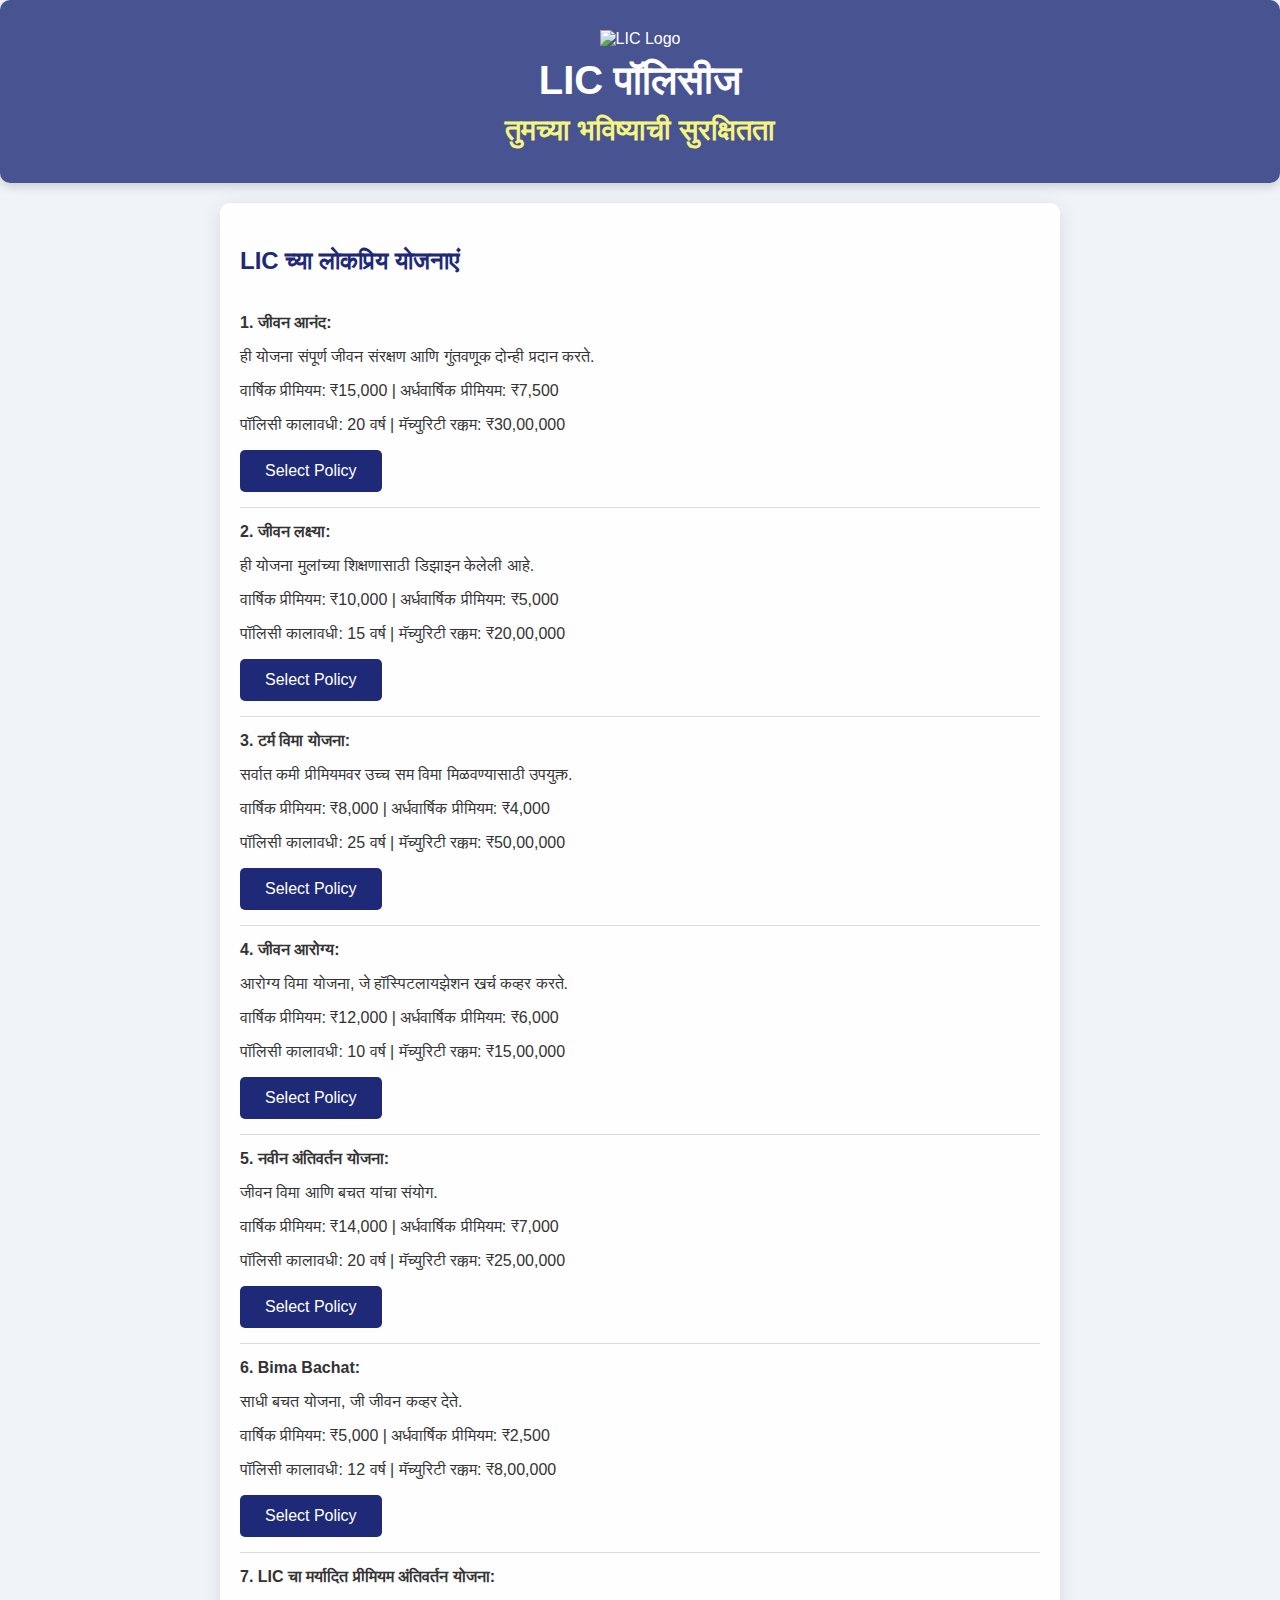
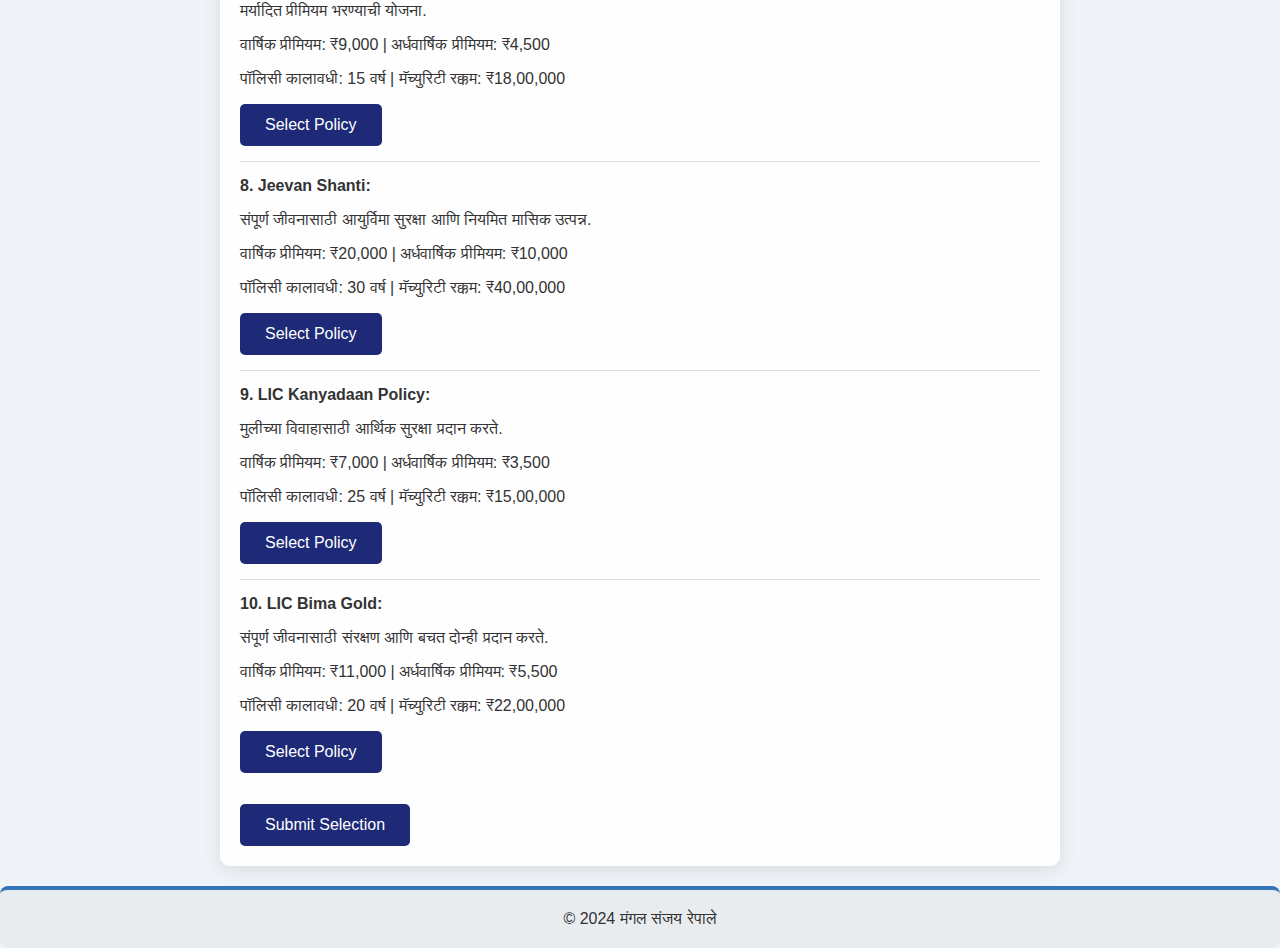
==== index.html @ 6d7b7f6e "Add files via upload" ====
<!DOCTYPE html>
<html lang="mr">
<head>
    <meta charset="UTF-8">
    <meta name="viewport" content="width=device-width, initial-scale=1.0">
    <title>LIC पॉलिसीज</title>
    <link rel="stylesheet" href="style.css">
</head>
<body>
    <header>
        <div class="logo">
            <img src="image/lic-logo.png.jpeg" alt="LIC Logo" class="lic-logo"> 
        </div>
        <h1>LIC पॉलिसीज</h1>
        <h2>तुमच्या भविष्याची सुरक्षितता</h2>
    </header>
   
    <section id="policies">
        <h3>LIC च्या लोकप्रिय योजनाएं</h3>
        <form id="policyForm" action="send-email.php" method="POST">
            <ul>
                <li>
                    <strong>1. जीवन आनंद:</strong>
                    <p>ही योजना संपूर्ण जीवन संरक्षण आणि गुंतवणूक दोन्ही प्रदान करते.</p>
                    <p>वार्षिक प्रीमियम: ₹15,000 | अर्धवार्षिक प्रीमियम: ₹7,500</p>
                    <p>पॉलिसी कालावधी: 20 वर्ष | मॅच्युरिटी रक्कम: ₹30,00,000</p>
                    <button type="button" onclick="selectPolicy('जीवन आनंद', this)">Select Policy</button>
                </li>
                <li>
                    <strong>2. जीवन लक्ष्या:</strong>
                    <p>ही योजना मुलांच्या शिक्षणासाठी डिझाइन केलेली आहे.</p>
                    <p>वार्षिक प्रीमियम: ₹10,000 | अर्धवार्षिक प्रीमियम: ₹5,000</p>
                    <p>पॉलिसी कालावधी: 15 वर्ष | मॅच्युरिटी रक्कम: ₹20,00,000</p>
                    <button type="button" onclick="selectPolicy('जीवन लक्ष्या', this)">Select Policy</button>
                </li>
                <li>
                    <strong>3. टर्म विमा योजना:</strong>
                    <p>सर्वात कमी प्रीमियमवर उच्च सम विमा मिळवण्यासाठी उपयुक्त.</p>
                    <p>वार्षिक प्रीमियम: ₹8,000 | अर्धवार्षिक प्रीमियम: ₹4,000</p>
                    <p>पॉलिसी कालावधी: 25 वर्ष | मॅच्युरिटी रक्कम: ₹50,00,000</p>
                    <button type="button" onclick="selectPolicy('टर्म विमा योजना', this)">Select Policy</button>
                </li>
                <li>
                    <strong>4. जीवन आरोग्य:</strong>
                    <p>आरोग्य विमा योजना, जे हॉस्पिटलायझेशन खर्च कव्हर करते.</p>
                    <p>वार्षिक प्रीमियम: ₹12,000 | अर्धवार्षिक प्रीमियम: ₹6,000</p>
                    <p>पॉलिसी कालावधी: 10 वर्ष | मॅच्युरिटी रक्कम: ₹15,00,000</p>
                    <button type="button" onclick="selectPolicy('जीवन आरोग्य', this)">Select Policy</button>
                </li>
                <li>
                    <strong>5. नवीन अंतिवर्तन योजना:</strong>
                    <p>जीवन विमा आणि बचत यांचा संयोग.</p>
                    <p>वार्षिक प्रीमियम: ₹14,000 | अर्धवार्षिक प्रीमियम: ₹7,000</p>
                    <p>पॉलिसी कालावधी: 20 वर्ष | मॅच्युरिटी रक्कम: ₹25,00,000</p>
                    <button type="button" onclick="selectPolicy('नवीन अंतिवर्तन योजना', this)">Select Policy</button>
                </li>
                <li>
                    <strong>6. Bima Bachat:</strong>
                    <p>साधी बचत योजना, जी जीवन कव्हर देते.</p>
                    <p>वार्षिक प्रीमियम: ₹5,000 | अर्धवार्षिक प्रीमियम: ₹2,500</p>
                    <p>पॉलिसी कालावधी: 12 वर्ष | मॅच्युरिटी रक्कम: ₹8,00,000</p>
                    <button type="button" onclick="selectPolicy('Bima Bachat', this)">Select Policy</button>
                </li>
                <li>
                    <strong>7. LIC चा मर्यादित प्रीमियम अंतिवर्तन योजना:</strong>
                    <p>मर्यादित प्रीमियम भरण्याची योजना.</p>
                    <p>वार्षिक प्रीमियम: ₹9,000 | अर्धवार्षिक प्रीमियम: ₹4,500</p>
                    <p>पॉलिसी कालावधी: 15 वर्ष | मॅच्युरिटी रक्कम: ₹18,00,000</p>
                    <button type="button" onclick="selectPolicy('LIC चा मर्यादित प्रीमियम अंतिवर्तन योजना', this)">Select Policy</button>
                </li>
                <li>
                    <strong>8. Jeevan Shanti:</strong>
                    <p>संपूर्ण जीवनासाठी आयुर्विमा सुरक्षा आणि नियमित मासिक उत्पन्न.</p>
                    <p>वार्षिक प्रीमियम: ₹20,000 | अर्धवार्षिक प्रीमियम: ₹10,000</p>
                    <p>पॉलिसी कालावधी: 30 वर्ष | मॅच्युरिटी रक्कम: ₹40,00,000</p>
                    <button type="button" onclick="selectPolicy('Jeevan Shanti', this)">Select Policy</button>
                </li>
                <li>
                    <strong>9. LIC Kanyadaan Policy:</strong>
                    <p>मुलीच्या विवाहासाठी आर्थिक सुरक्षा प्रदान करते.</p>
                    <p>वार्षिक प्रीमियम: ₹7,000 | अर्धवार्षिक प्रीमियम: ₹3,500</p>
                    <p>पॉलिसी कालावधी: 25 वर्ष | मॅच्युरिटी रक्कम: ₹15,00,000</p>
                    <button type="button" onclick="selectPolicy('LIC Kanyadaan Policy', this)">Select Policy</button>
                </li>
                <li>
                    <strong>10. LIC Bima Gold:</strong>
                    <p>संपूर्ण जीवनासाठी संरक्षण आणि बचत दोन्ही प्रदान करते.</p>
                    <p>वार्षिक प्रीमियम: ₹11,000 | अर्धवार्षिक प्रीमियम: ₹5,500</p>
                    <p>पॉलिसी कालावधी: 20 वर्ष | मॅच्युरिटी रक्कम: ₹22,00,000</p>
                    <button type="button" onclick="selectPolicy('LIC Bima Gold', this)">Select Policy</button>
                </li>
            </ul>
            <input type="hidden" id="selectedPolicy" name="selectedPolicy" value="">
            <button type="submit">Submit Selection</button>
        </form>
    </section>
    
    <footer>
        <p>&copy; 2024 मंगल संजय रेपाले</p>
    </footer>

    <script>
        function selectPolicy(policyName, button) {
            // Update the button text and disable it
            button.innerText = 'Selected';
            button.disabled = true;

            // Set the selected policy name in the hidden input
            document.getElementById('selectedPolicy').value = policyName;

            // Optionally alert the user
            alert(policyName + " has been selected.");
        }
    </script>
</body>
</html>
---- style.css ----
body {
    font-family: 'Noto Sans', sans-serif;
    margin: 0;
    padding: 0;
    background-color: #f0f4f8;
    color: #333;
    transition: background-color 0.3s ease;
}

header {
    background: #1e2a78;
    color: white;
    padding: 30px;
    text-align: center;
    box-shadow: 0 4px 10px rgba(0, 0, 0, 0.15);
    border-radius: 10px;
    transition: background 0.3s ease;
}

header:hover {
    background: #1a1f6b;
}

.logo img {
    width: 120px;
}

nav {
    background-color: #e2e7ff;
    padding: 15px 0;
    border-radius: 8px;
}

nav ul {
    list-style-type: none;
    padding: 0;
    text-align: center;
}

nav ul li {
    display: inline;
    margin: 0 20px;
}

nav a {
    text-decoration: none;
    color: #1e2a78;
    font-weight: bold;
    transition: color 0.3s ease, transform 0.3s ease;
}

nav a:hover {
    color: #002d50;
    transform: translateY(-2px);
}

section {
    padding: 20px;
    margin: 20px auto;
    max-width: 800px;
    background: white;
    border-radius: 10px;
    box-shadow: 0 4px 20px rgba(0, 0, 0, 0.1);
    transition: transform 0.3s ease;
}

section:hover {
    transform: scale(1.02);
}

h1 {
    font-size: 2.5em;
    margin: 10px 0;
    text-align: center;
}

.subheadline-one {
    font-size: 2em;
    margin: 10px 0;
    color: hwb(209 8% 43% / 0.945);
    text-align: center;
}

h2 {
    font-size: 1.8em;
    margin: 5px 0;
    color: hsl(60, 85%, 73%);
}

h3 {
    font-size: 1.5em;
    color: #1e2a78;
}

#policies ul {
    list-style-type: none;
    padding: 0;
}

#policies li {
    border-bottom: 1px solid #ddd;
    padding: 15px 0;
    transition: background 0.3s ease;
}

#policies li:hover {
    background: #f1f1f1;
}

#policies li:last-child {
    border-bottom: none;
}

button {
    background-color: #1e2a78;
    color: white;
    border: none;
    padding: 12px 25px;
    cursor: pointer;
    border-radius: 5px;
    font-size: 1em;
    transition: background-color 0.3s ease, transform 0.3s ease;
}

button:hover {
    background-color: #002d50;
    transform: translateY(-2px);
}

.family-pic {
    width: 100%;
    max-width: 300px;
    border-radius: 10px;
    margin: 20px auto;
    display: block;
    transition: transform 0.3s ease;
}

.family-pic:hover {
    transform: scale(1.05);
}

footer {
    text-align: center;
    padding: 20px;
    background: #e9ecef;
    border-top: 4px solid #3375b8;
    border-radius: 8px;
    transition: background 0.3s ease;
}

footer:hover {
    background: #d1d3d5;
}

footer p {
    margin: 0;
}

@media (max-width: 600px) {
    nav ul li {
        display: block;
        margin: 10px 0;
    }

    section {
        margin: 10px;
    }
}

body {
    margin: 0;
    font-family: Arial, sans-serif;
    overflow-x: hidden;
}

.background {
    position: fixed;
    top: 0;
    left: 0;
    width: 100%;
    height: 100%;
    background-image: url('image/image.jpeg');
    background-size: cover;
    background-position: center;
    opacity: 0;
    transition: opacity 0.5s ease;
    z-index: -1;
}

.background.active {
    opacity: 1;
}

.content {
    position: relative;
    z-index: 1;
    padding: 20px;
    color: white;
}

.background {
    position: fixed;
    top: 0;
    left: 0;
    width: 100%;
    height: 100%;
    background-image: url('image/image.jpeg');
    background-size: cover;
    background-position: center;
    opacity: 1;
    z-index: -1;
}

.overlay {
    position: fixed;
    top: 0;
    left: 0;
    width: 100%;
    height: 100%;
    background-color: rgba(0, 0, 0, 0.5);
    z-index: -1;
}

.content {
    position: relative;
    z-index: 1;
    padding: 20px;
    color: white;
}

header {
    background: rgba(30, 42, 120, 0.8);
    color: white;
    padding: 30px;
    text-align: center;
    box-shadow: 0 4px 10px rgba(0, 0, 0, 0.15);
    border-radius: 10px;
}

header:hover {
    background: rgba(26, 31, 107, 0.9);
}

nav {
    background-color: rgba(226, 231, 255, 0.9);
    padding: 15px 0;
    border-radius: 8px;
}

nav ul {
    list-style-type: none;
    padding: 0;
    text-align: center;
}

nav ul li {
    display: inline;
    margin: 0 20px;
}

nav a {
    text-decoration: none;
    color: #1e2a78;
    font-weight: bold;
}

section {
    padding: 20px;
    margin: 20px auto;
    max-width: 800px;
    background: rgba(255, 255, 255, 0.9);
    border-radius: 10px;
    box-shadow: 0 4px 20px rgba(0, 0, 0, 0.1);
}
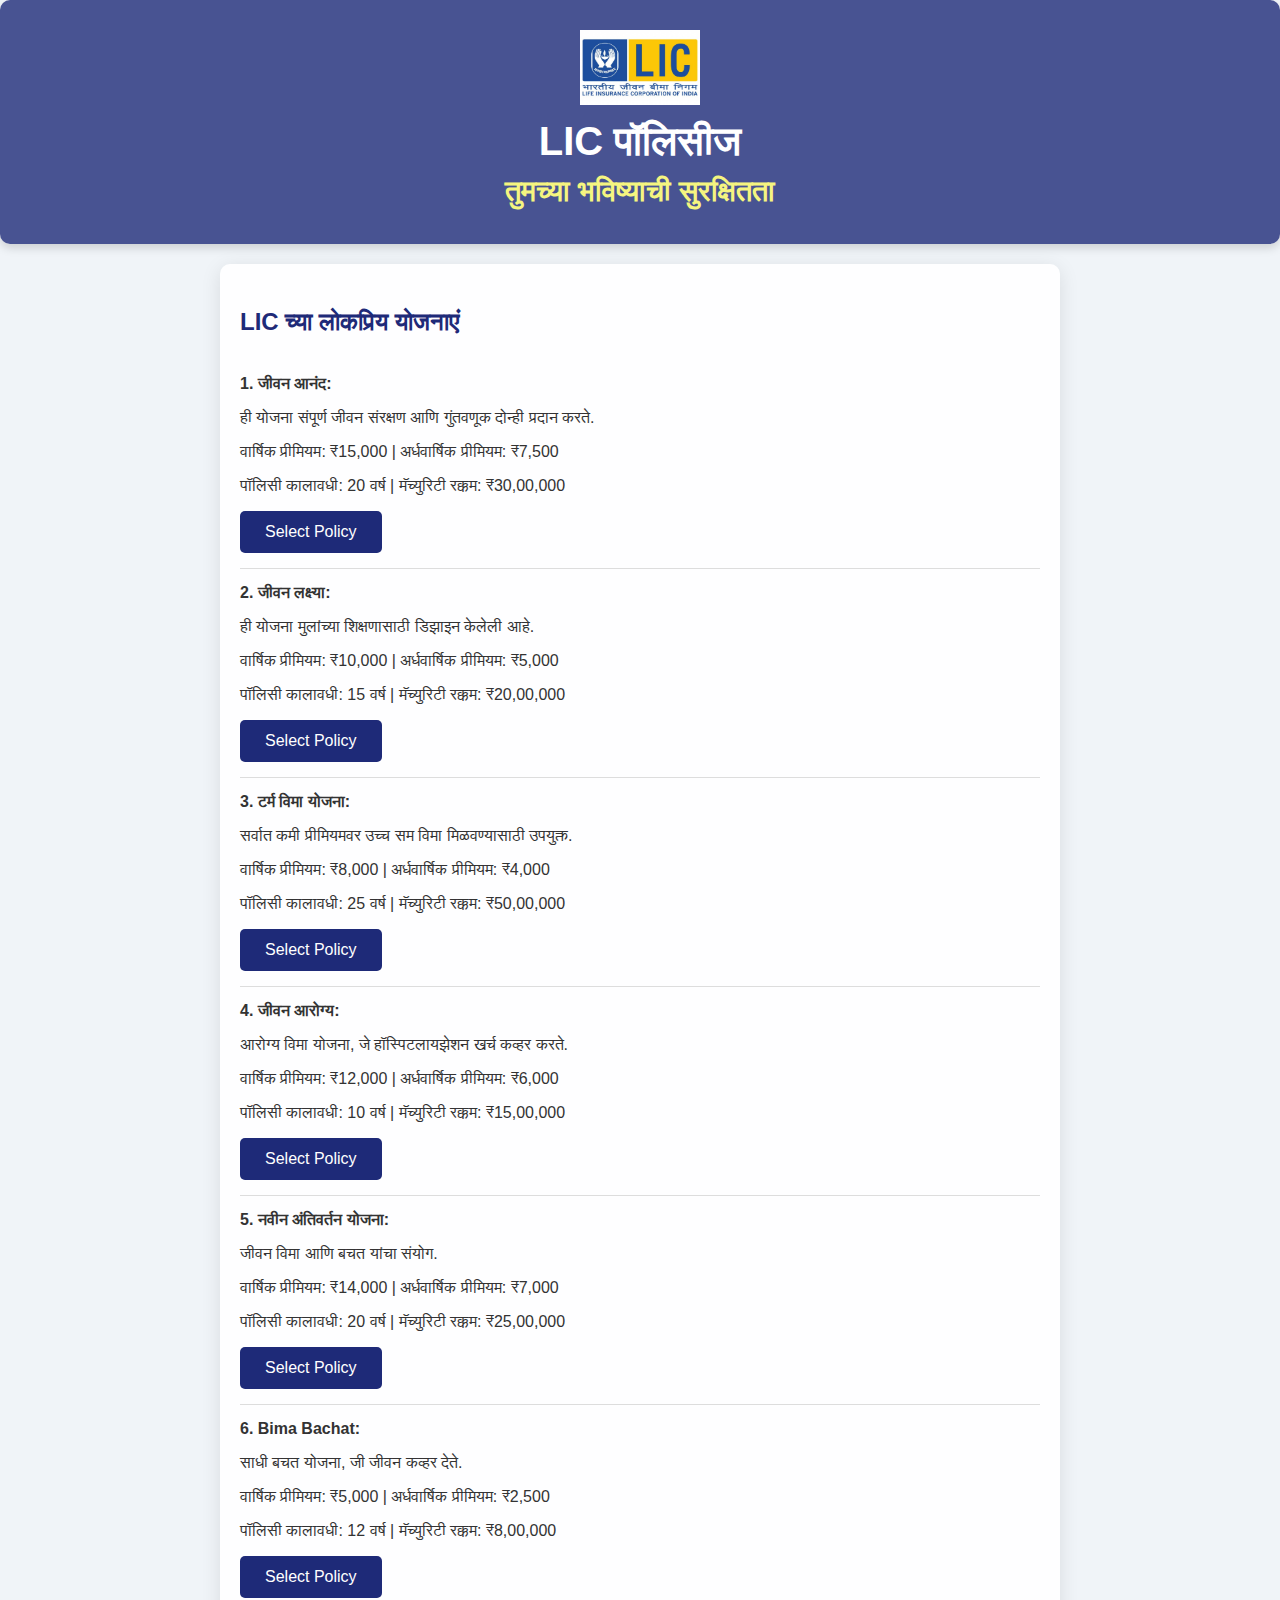
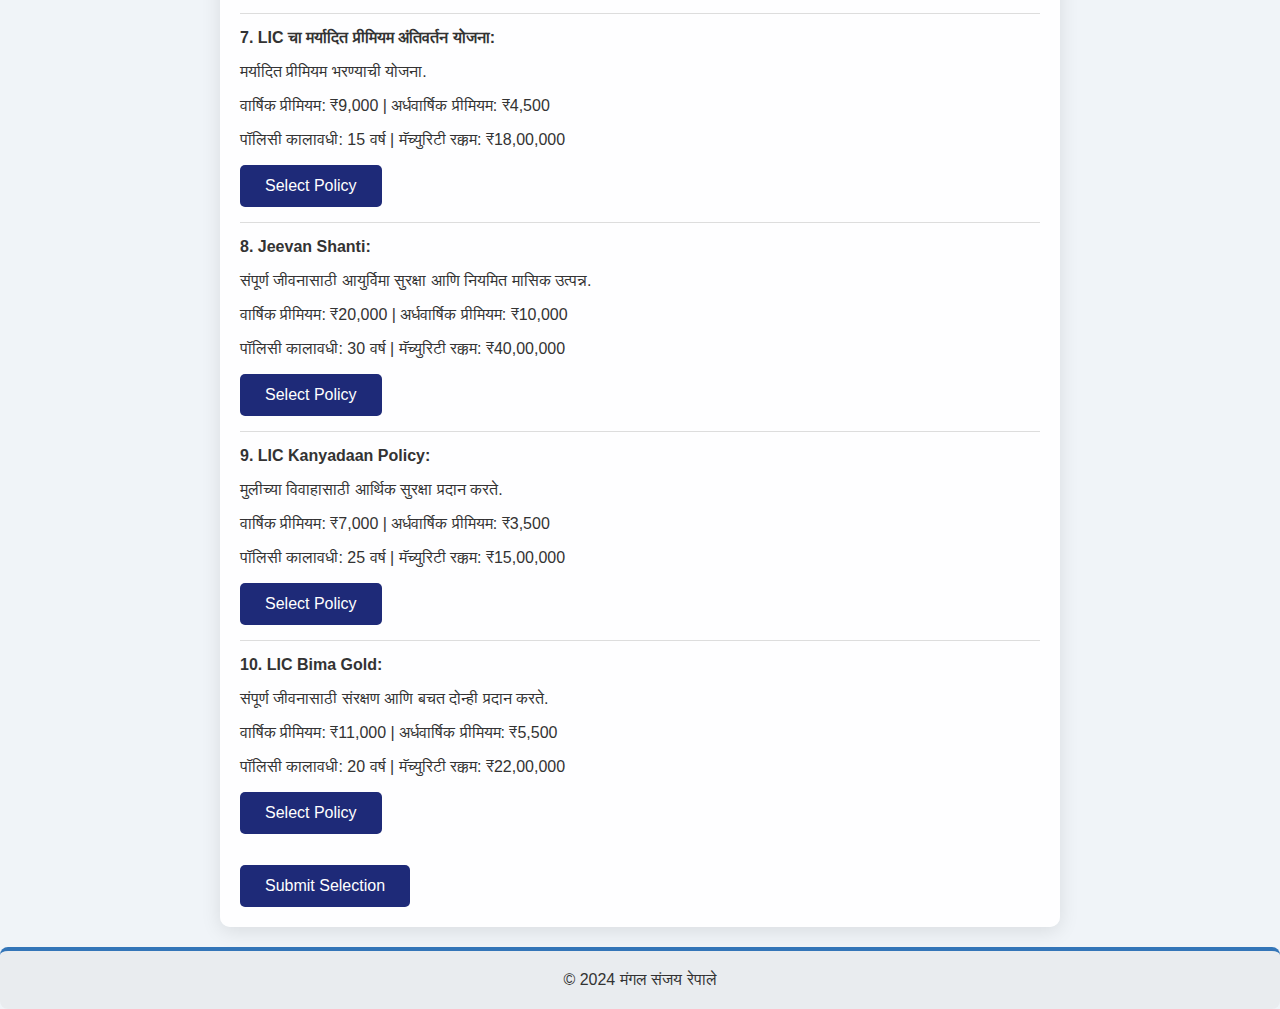
==== commit 053662f9: "Initial commit" ====
--- a/index.html
+++ b/index.html
@@ -1,116 +1,116 @@
-<!DOCTYPE html>
-<html lang="mr">
-<head>
-    <meta charset="UTF-8">
-    <meta name="viewport" content="width=device-width, initial-scale=1.0">
-    <title>LIC पॉलिसीज</title>
-    <link rel="stylesheet" href="style.css">
-</head>
-<body>
-    <header>
-        <div class="logo">
-            <img src="image/lic-logo.png.jpeg" alt="LIC Logo" class="lic-logo"> 
-        </div>
-        <h1>LIC पॉलिसीज</h1>
-        <h2>तुमच्या भविष्याची सुरक्षितता</h2>
-    </header>
-   
-    <section id="policies">
-        <h3>LIC च्या लोकप्रिय योजनाएं</h3>
-        <form id="policyForm" action="send-email.php" method="POST">
-            <ul>
-                <li>
-                    <strong>1. जीवन आनंद:</strong>
-                    <p>ही योजना संपूर्ण जीवन संरक्षण आणि गुंतवणूक दोन्ही प्रदान करते.</p>
-                    <p>वार्षिक प्रीमियम: ₹15,000 | अर्धवार्षिक प्रीमियम: ₹7,500</p>
-                    <p>पॉलिसी कालावधी: 20 वर्ष | मॅच्युरिटी रक्कम: ₹30,00,000</p>
-                    <button type="button" onclick="selectPolicy('जीवन आनंद', this)">Select Policy</button>
-                </li>
-                <li>
-                    <strong>2. जीवन लक्ष्या:</strong>
-                    <p>ही योजना मुलांच्या शिक्षणासाठी डिझाइन केलेली आहे.</p>
-                    <p>वार्षिक प्रीमियम: ₹10,000 | अर्धवार्षिक प्रीमियम: ₹5,000</p>
-                    <p>पॉलिसी कालावधी: 15 वर्ष | मॅच्युरिटी रक्कम: ₹20,00,000</p>
-                    <button type="button" onclick="selectPolicy('जीवन लक्ष्या', this)">Select Policy</button>
-                </li>
-                <li>
-                    <strong>3. टर्म विमा योजना:</strong>
-                    <p>सर्वात कमी प्रीमियमवर उच्च सम विमा मिळवण्यासाठी उपयुक्त.</p>
-                    <p>वार्षिक प्रीमियम: ₹8,000 | अर्धवार्षिक प्रीमियम: ₹4,000</p>
-                    <p>पॉलिसी कालावधी: 25 वर्ष | मॅच्युरिटी रक्कम: ₹50,00,000</p>
-                    <button type="button" onclick="selectPolicy('टर्म विमा योजना', this)">Select Policy</button>
-                </li>
-                <li>
-                    <strong>4. जीवन आरोग्य:</strong>
-                    <p>आरोग्य विमा योजना, जे हॉस्पिटलायझेशन खर्च कव्हर करते.</p>
-                    <p>वार्षिक प्रीमियम: ₹12,000 | अर्धवार्षिक प्रीमियम: ₹6,000</p>
-                    <p>पॉलिसी कालावधी: 10 वर्ष | मॅच्युरिटी रक्कम: ₹15,00,000</p>
-                    <button type="button" onclick="selectPolicy('जीवन आरोग्य', this)">Select Policy</button>
-                </li>
-                <li>
-                    <strong>5. नवीन अंतिवर्तन योजना:</strong>
-                    <p>जीवन विमा आणि बचत यांचा संयोग.</p>
-                    <p>वार्षिक प्रीमियम: ₹14,000 | अर्धवार्षिक प्रीमियम: ₹7,000</p>
-                    <p>पॉलिसी कालावधी: 20 वर्ष | मॅच्युरिटी रक्कम: ₹25,00,000</p>
-                    <button type="button" onclick="selectPolicy('नवीन अंतिवर्तन योजना', this)">Select Policy</button>
-                </li>
-                <li>
-                    <strong>6. Bima Bachat:</strong>
-                    <p>साधी बचत योजना, जी जीवन कव्हर देते.</p>
-                    <p>वार्षिक प्रीमियम: ₹5,000 | अर्धवार्षिक प्रीमियम: ₹2,500</p>
-                    <p>पॉलिसी कालावधी: 12 वर्ष | मॅच्युरिटी रक्कम: ₹8,00,000</p>
-                    <button type="button" onclick="selectPolicy('Bima Bachat', this)">Select Policy</button>
-                </li>
-                <li>
-                    <strong>7. LIC चा मर्यादित प्रीमियम अंतिवर्तन योजना:</strong>
-                    <p>मर्यादित प्रीमियम भरण्याची योजना.</p>
-                    <p>वार्षिक प्रीमियम: ₹9,000 | अर्धवार्षिक प्रीमियम: ₹4,500</p>
-                    <p>पॉलिसी कालावधी: 15 वर्ष | मॅच्युरिटी रक्कम: ₹18,00,000</p>
-                    <button type="button" onclick="selectPolicy('LIC चा मर्यादित प्रीमियम अंतिवर्तन योजना', this)">Select Policy</button>
-                </li>
-                <li>
-                    <strong>8. Jeevan Shanti:</strong>
-                    <p>संपूर्ण जीवनासाठी आयुर्विमा सुरक्षा आणि नियमित मासिक उत्पन्न.</p>
-                    <p>वार्षिक प्रीमियम: ₹20,000 | अर्धवार्षिक प्रीमियम: ₹10,000</p>
-                    <p>पॉलिसी कालावधी: 30 वर्ष | मॅच्युरिटी रक्कम: ₹40,00,000</p>
-                    <button type="button" onclick="selectPolicy('Jeevan Shanti', this)">Select Policy</button>
-                </li>
-                <li>
-                    <strong>9. LIC Kanyadaan Policy:</strong>
-                    <p>मुलीच्या विवाहासाठी आर्थिक सुरक्षा प्रदान करते.</p>
-                    <p>वार्षिक प्रीमियम: ₹7,000 | अर्धवार्षिक प्रीमियम: ₹3,500</p>
-                    <p>पॉलिसी कालावधी: 25 वर्ष | मॅच्युरिटी रक्कम: ₹15,00,000</p>
-                    <button type="button" onclick="selectPolicy('LIC Kanyadaan Policy', this)">Select Policy</button>
-                </li>
-                <li>
-                    <strong>10. LIC Bima Gold:</strong>
-                    <p>संपूर्ण जीवनासाठी संरक्षण आणि बचत दोन्ही प्रदान करते.</p>
-                    <p>वार्षिक प्रीमियम: ₹11,000 | अर्धवार्षिक प्रीमियम: ₹5,500</p>
-                    <p>पॉलिसी कालावधी: 20 वर्ष | मॅच्युरिटी रक्कम: ₹22,00,000</p>
-                    <button type="button" onclick="selectPolicy('LIC Bima Gold', this)">Select Policy</button>
-                </li>
-            </ul>
-            <input type="hidden" id="selectedPolicy" name="selectedPolicy" value="">
-            <button type="submit">Submit Selection</button>
-        </form>
-    </section>
-    
-    <footer>
-        <p>&copy; 2024 मंगल संजय रेपाले</p>
-    </footer>
-
-    <script>
-        function selectPolicy(policyName, button) {
-            // Update the button text and disable it
-            button.innerText = 'Selected';
-            button.disabled = true;
-
-            // Set the selected policy name in the hidden input
-            document.getElementById('selectedPolicy').value = policyName;
-
-            // Optionally alert the user
-            alert(policyName + " has been selected.");
-        }
-    </script>
-</body>
-</html>
+<!DOCTYPE html>
+<html lang="mr">
+<head>
+    <meta charset="UTF-8">
+    <meta name="viewport" content="width=device-width, initial-scale=1.0">
+    <title>LIC पॉलिसीज</title>
+    <link rel="stylesheet" href="style.css">
+</head>
+<body>
+    <header>
+        <div class="logo">
+            <img src="image/lic-logo.png.jpeg" alt="LIC Logo" class="lic-logo"> 
+        </div>
+        <h1>LIC पॉलिसीज</h1>
+        <h2>तुमच्या भविष्याची सुरक्षितता</h2>
+    </header>
+   
+    <section id="policies">
+        <h3>LIC च्या लोकप्रिय योजनाएं</h3>
+        <form id="policyForm" action="send-email.php" method="POST">
+            <ul>
+                <li>
+                    <strong>1. जीवन आनंद:</strong>
+                    <p>ही योजना संपूर्ण जीवन संरक्षण आणि गुंतवणूक दोन्ही प्रदान करते.</p>
+                    <p>वार्षिक प्रीमियम: ₹15,000 | अर्धवार्षिक प्रीमियम: ₹7,500</p>
+                    <p>पॉलिसी कालावधी: 20 वर्ष | मॅच्युरिटी रक्कम: ₹30,00,000</p>
+                    <button type="button" onclick="selectPolicy('जीवन आनंद', this)">Select Policy</button>
+                </li>
+                <li>
+                    <strong>2. जीवन लक्ष्या:</strong>
+                    <p>ही योजना मुलांच्या शिक्षणासाठी डिझाइन केलेली आहे.</p>
+                    <p>वार्षिक प्रीमियम: ₹10,000 | अर्धवार्षिक प्रीमियम: ₹5,000</p>
+                    <p>पॉलिसी कालावधी: 15 वर्ष | मॅच्युरिटी रक्कम: ₹20,00,000</p>
+                    <button type="button" onclick="selectPolicy('जीवन लक्ष्या', this)">Select Policy</button>
+                </li>
+                <li>
+                    <strong>3. टर्म विमा योजना:</strong>
+                    <p>सर्वात कमी प्रीमियमवर उच्च सम विमा मिळवण्यासाठी उपयुक्त.</p>
+                    <p>वार्षिक प्रीमियम: ₹8,000 | अर्धवार्षिक प्रीमियम: ₹4,000</p>
+                    <p>पॉलिसी कालावधी: 25 वर्ष | मॅच्युरिटी रक्कम: ₹50,00,000</p>
+                    <button type="button" onclick="selectPolicy('टर्म विमा योजना', this)">Select Policy</button>
+                </li>
+                <li>
+                    <strong>4. जीवन आरोग्य:</strong>
+                    <p>आरोग्य विमा योजना, जे हॉस्पिटलायझेशन खर्च कव्हर करते.</p>
+                    <p>वार्षिक प्रीमियम: ₹12,000 | अर्धवार्षिक प्रीमियम: ₹6,000</p>
+                    <p>पॉलिसी कालावधी: 10 वर्ष | मॅच्युरिटी रक्कम: ₹15,00,000</p>
+                    <button type="button" onclick="selectPolicy('जीवन आरोग्य', this)">Select Policy</button>
+                </li>
+                <li>
+                    <strong>5. नवीन अंतिवर्तन योजना:</strong>
+                    <p>जीवन विमा आणि बचत यांचा संयोग.</p>
+                    <p>वार्षिक प्रीमियम: ₹14,000 | अर्धवार्षिक प्रीमियम: ₹7,000</p>
+                    <p>पॉलिसी कालावधी: 20 वर्ष | मॅच्युरिटी रक्कम: ₹25,00,000</p>
+                    <button type="button" onclick="selectPolicy('नवीन अंतिवर्तन योजना', this)">Select Policy</button>
+                </li>
+                <li>
+                    <strong>6. Bima Bachat:</strong>
+                    <p>साधी बचत योजना, जी जीवन कव्हर देते.</p>
+                    <p>वार्षिक प्रीमियम: ₹5,000 | अर्धवार्षिक प्रीमियम: ₹2,500</p>
+                    <p>पॉलिसी कालावधी: 12 वर्ष | मॅच्युरिटी रक्कम: ₹8,00,000</p>
+                    <button type="button" onclick="selectPolicy('Bima Bachat', this)">Select Policy</button>
+                </li>
+                <li>
+                    <strong>7. LIC चा मर्यादित प्रीमियम अंतिवर्तन योजना:</strong>
+                    <p>मर्यादित प्रीमियम भरण्याची योजना.</p>
+                    <p>वार्षिक प्रीमियम: ₹9,000 | अर्धवार्षिक प्रीमियम: ₹4,500</p>
+                    <p>पॉलिसी कालावधी: 15 वर्ष | मॅच्युरिटी रक्कम: ₹18,00,000</p>
+                    <button type="button" onclick="selectPolicy('LIC चा मर्यादित प्रीमियम अंतिवर्तन योजना', this)">Select Policy</button>
+                </li>
+                <li>
+                    <strong>8. Jeevan Shanti:</strong>
+                    <p>संपूर्ण जीवनासाठी आयुर्विमा सुरक्षा आणि नियमित मासिक उत्पन्न.</p>
+                    <p>वार्षिक प्रीमियम: ₹20,000 | अर्धवार्षिक प्रीमियम: ₹10,000</p>
+                    <p>पॉलिसी कालावधी: 30 वर्ष | मॅच्युरिटी रक्कम: ₹40,00,000</p>
+                    <button type="button" onclick="selectPolicy('Jeevan Shanti', this)">Select Policy</button>
+                </li>
+                <li>
+                    <strong>9. LIC Kanyadaan Policy:</strong>
+                    <p>मुलीच्या विवाहासाठी आर्थिक सुरक्षा प्रदान करते.</p>
+                    <p>वार्षिक प्रीमियम: ₹7,000 | अर्धवार्षिक प्रीमियम: ₹3,500</p>
+                    <p>पॉलिसी कालावधी: 25 वर्ष | मॅच्युरिटी रक्कम: ₹15,00,000</p>
+                    <button type="button" onclick="selectPolicy('LIC Kanyadaan Policy', this)">Select Policy</button>
+                </li>
+                <li>
+                    <strong>10. LIC Bima Gold:</strong>
+                    <p>संपूर्ण जीवनासाठी संरक्षण आणि बचत दोन्ही प्रदान करते.</p>
+                    <p>वार्षिक प्रीमियम: ₹11,000 | अर्धवार्षिक प्रीमियम: ₹5,500</p>
+                    <p>पॉलिसी कालावधी: 20 वर्ष | मॅच्युरिटी रक्कम: ₹22,00,000</p>
+                    <button type="button" onclick="selectPolicy('LIC Bima Gold', this)">Select Policy</button>
+                </li>
+            </ul>
+            <input type="hidden" id="selectedPolicy" name="selectedPolicy" value="">
+            <button type="submit">Submit Selection</button>
+        </form>
+    </section>
+    
+    <footer>
+        <p>&copy; 2024 मंगल संजय रेपाले</p>
+    </footer>
+
+    <script>
+        function selectPolicy(policyName, button) {
+            // Update the button text and disable it
+            button.innerText = 'Selected';
+            button.disabled = true;
+
+            // Set the selected policy name in the hidden input
+            document.getElementById('selectedPolicy').value = policyName;
+
+            // Optionally alert the user
+            alert(policyName + " has been selected.");
+        }
+    </script>
+</body>
+</html>
--- a/style.css
+++ b/style.css
@@ -1,275 +1,275 @@
-body {
-    font-family: 'Noto Sans', sans-serif;
-    margin: 0;
-    padding: 0;
-    background-color: #f0f4f8;
-    color: #333;
-    transition: background-color 0.3s ease;
-}
-
-header {
-    background: #1e2a78;
-    color: white;
-    padding: 30px;
-    text-align: center;
-    box-shadow: 0 4px 10px rgba(0, 0, 0, 0.15);
-    border-radius: 10px;
-    transition: background 0.3s ease;
-}
-
-header:hover {
-    background: #1a1f6b;
-}
-
-.logo img {
-    width: 120px;
-}
-
-nav {
-    background-color: #e2e7ff;
-    padding: 15px 0;
-    border-radius: 8px;
-}
-
-nav ul {
-    list-style-type: none;
-    padding: 0;
-    text-align: center;
-}
-
-nav ul li {
-    display: inline;
-    margin: 0 20px;
-}
-
-nav a {
-    text-decoration: none;
-    color: #1e2a78;
-    font-weight: bold;
-    transition: color 0.3s ease, transform 0.3s ease;
-}
-
-nav a:hover {
-    color: #002d50;
-    transform: translateY(-2px);
-}
-
-section {
-    padding: 20px;
-    margin: 20px auto;
-    max-width: 800px;
-    background: white;
-    border-radius: 10px;
-    box-shadow: 0 4px 20px rgba(0, 0, 0, 0.1);
-    transition: transform 0.3s ease;
-}
-
-section:hover {
-    transform: scale(1.02);
-}
-
-h1 {
-    font-size: 2.5em;
-    margin: 10px 0;
-    text-align: center;
-}
-
-.subheadline-one {
-    font-size: 2em;
-    margin: 10px 0;
-    color: hwb(209 8% 43% / 0.945);
-    text-align: center;
-}
-
-h2 {
-    font-size: 1.8em;
-    margin: 5px 0;
-    color: hsl(60, 85%, 73%);
-}
-
-h3 {
-    font-size: 1.5em;
-    color: #1e2a78;
-}
-
-#policies ul {
-    list-style-type: none;
-    padding: 0;
-}
-
-#policies li {
-    border-bottom: 1px solid #ddd;
-    padding: 15px 0;
-    transition: background 0.3s ease;
-}
-
-#policies li:hover {
-    background: #f1f1f1;
-}
-
-#policies li:last-child {
-    border-bottom: none;
-}
-
-button {
-    background-color: #1e2a78;
-    color: white;
-    border: none;
-    padding: 12px 25px;
-    cursor: pointer;
-    border-radius: 5px;
-    font-size: 1em;
-    transition: background-color 0.3s ease, transform 0.3s ease;
-}
-
-button:hover {
-    background-color: #002d50;
-    transform: translateY(-2px);
-}
-
-.family-pic {
-    width: 100%;
-    max-width: 300px;
-    border-radius: 10px;
-    margin: 20px auto;
-    display: block;
-    transition: transform 0.3s ease;
-}
-
-.family-pic:hover {
-    transform: scale(1.05);
-}
-
-footer {
-    text-align: center;
-    padding: 20px;
-    background: #e9ecef;
-    border-top: 4px solid #3375b8;
-    border-radius: 8px;
-    transition: background 0.3s ease;
-}
-
-footer:hover {
-    background: #d1d3d5;
-}
-
-footer p {
-    margin: 0;
-}
-
-@media (max-width: 600px) {
-    nav ul li {
-        display: block;
-        margin: 10px 0;
-    }
-
-    section {
-        margin: 10px;
-    }
-}
-
-body {
-    margin: 0;
-    font-family: Arial, sans-serif;
-    overflow-x: hidden;
-}
-
-.background {
-    position: fixed;
-    top: 0;
-    left: 0;
-    width: 100%;
-    height: 100%;
-    background-image: url('image/image.jpeg');
-    background-size: cover;
-    background-position: center;
-    opacity: 0;
-    transition: opacity 0.5s ease;
-    z-index: -1;
-}
-
-.background.active {
-    opacity: 1;
-}
-
-.content {
-    position: relative;
-    z-index: 1;
-    padding: 20px;
-    color: white;
-}
-
-.background {
-    position: fixed;
-    top: 0;
-    left: 0;
-    width: 100%;
-    height: 100%;
-    background-image: url('image/image.jpeg');
-    background-size: cover;
-    background-position: center;
-    opacity: 1;
-    z-index: -1;
-}
-
-.overlay {
-    position: fixed;
-    top: 0;
-    left: 0;
-    width: 100%;
-    height: 100%;
-    background-color: rgba(0, 0, 0, 0.5);
-    z-index: -1;
-}
-
-.content {
-    position: relative;
-    z-index: 1;
-    padding: 20px;
-    color: white;
-}
-
-header {
-    background: rgba(30, 42, 120, 0.8);
-    color: white;
-    padding: 30px;
-    text-align: center;
-    box-shadow: 0 4px 10px rgba(0, 0, 0, 0.15);
-    border-radius: 10px;
-}
-
-header:hover {
-    background: rgba(26, 31, 107, 0.9);
-}
-
-nav {
-    background-color: rgba(226, 231, 255, 0.9);
-    padding: 15px 0;
-    border-radius: 8px;
-}
-
-nav ul {
-    list-style-type: none;
-    padding: 0;
-    text-align: center;
-}
-
-nav ul li {
-    display: inline;
-    margin: 0 20px;
-}
-
-nav a {
-    text-decoration: none;
-    color: #1e2a78;
-    font-weight: bold;
-}
-
-section {
-    padding: 20px;
-    margin: 20px auto;
-    max-width: 800px;
-    background: rgba(255, 255, 255, 0.9);
-    border-radius: 10px;
-    box-shadow: 0 4px 20px rgba(0, 0, 0, 0.1);
-}
+body {
+    font-family: 'Noto Sans', sans-serif;
+    margin: 0;
+    padding: 0;
+    background-color: #f0f4f8;
+    color: #333;
+    transition: background-color 0.3s ease;
+}
+
+header {
+    background: #1e2a78;
+    color: white;
+    padding: 30px;
+    text-align: center;
+    box-shadow: 0 4px 10px rgba(0, 0, 0, 0.15);
+    border-radius: 10px;
+    transition: background 0.3s ease;
+}
+
+header:hover {
+    background: #1a1f6b;
+}
+
+.logo img {
+    width: 120px;
+}
+
+nav {
+    background-color: #e2e7ff;
+    padding: 15px 0;
+    border-radius: 8px;
+}
+
+nav ul {
+    list-style-type: none;
+    padding: 0;
+    text-align: center;
+}
+
+nav ul li {
+    display: inline;
+    margin: 0 20px;
+}
+
+nav a {
+    text-decoration: none;
+    color: #1e2a78;
+    font-weight: bold;
+    transition: color 0.3s ease, transform 0.3s ease;
+}
+
+nav a:hover {
+    color: #002d50;
+    transform: translateY(-2px);
+}
+
+section {
+    padding: 20px;
+    margin: 20px auto;
+    max-width: 800px;
+    background: white;
+    border-radius: 10px;
+    box-shadow: 0 4px 20px rgba(0, 0, 0, 0.1);
+    transition: transform 0.3s ease;
+}
+
+section:hover {
+    transform: scale(1.02);
+}
+
+h1 {
+    font-size: 2.5em;
+    margin: 10px 0;
+    text-align: center;
+}
+
+.subheadline-one {
+    font-size: 2em;
+    margin: 10px 0;
+    color: hwb(209 8% 43% / 0.945);
+    text-align: center;
+}
+
+h2 {
+    font-size: 1.8em;
+    margin: 5px 0;
+    color: hsl(60, 85%, 73%);
+}
+
+h3 {
+    font-size: 1.5em;
+    color: #1e2a78;
+}
+
+#policies ul {
+    list-style-type: none;
+    padding: 0;
+}
+
+#policies li {
+    border-bottom: 1px solid #ddd;
+    padding: 15px 0;
+    transition: background 0.3s ease;
+}
+
+#policies li:hover {
+    background: #f1f1f1;
+}
+
+#policies li:last-child {
+    border-bottom: none;
+}
+
+button {
+    background-color: #1e2a78;
+    color: white;
+    border: none;
+    padding: 12px 25px;
+    cursor: pointer;
+    border-radius: 5px;
+    font-size: 1em;
+    transition: background-color 0.3s ease, transform 0.3s ease;
+}
+
+button:hover {
+    background-color: #002d50;
+    transform: translateY(-2px);
+}
+
+.family-pic {
+    width: 100%;
+    max-width: 300px;
+    border-radius: 10px;
+    margin: 20px auto;
+    display: block;
+    transition: transform 0.3s ease;
+}
+
+.family-pic:hover {
+    transform: scale(1.05);
+}
+
+footer {
+    text-align: center;
+    padding: 20px;
+    background: #e9ecef;
+    border-top: 4px solid #3375b8;
+    border-radius: 8px;
+    transition: background 0.3s ease;
+}
+
+footer:hover {
+    background: #d1d3d5;
+}
+
+footer p {
+    margin: 0;
+}
+
+@media (max-width: 600px) {
+    nav ul li {
+        display: block;
+        margin: 10px 0;
+    }
+
+    section {
+        margin: 10px;
+    }
+}
+
+body {
+    margin: 0;
+    font-family: Arial, sans-serif;
+    overflow-x: hidden;
+}
+
+.background {
+    position: fixed;
+    top: 0;
+    left: 0;
+    width: 100%;
+    height: 100%;
+    background-image: url('image/image.jpeg');
+    background-size: cover;
+    background-position: center;
+    opacity: 0;
+    transition: opacity 0.5s ease;
+    z-index: -1;
+}
+
+.background.active {
+    opacity: 1;
+}
+
+.content {
+    position: relative;
+    z-index: 1;
+    padding: 20px;
+    color: white;
+}
+
+.background {
+    position: fixed;
+    top: 0;
+    left: 0;
+    width: 100%;
+    height: 100%;
+    background-image: url('image/image.jpeg');
+    background-size: cover;
+    background-position: center;
+    opacity: 1;
+    z-index: -1;
+}
+
+.overlay {
+    position: fixed;
+    top: 0;
+    left: 0;
+    width: 100%;
+    height: 100%;
+    background-color: rgba(0, 0, 0, 0.5);
+    z-index: -1;
+}
+
+.content {
+    position: relative;
+    z-index: 1;
+    padding: 20px;
+    color: white;
+}
+
+header {
+    background: rgba(30, 42, 120, 0.8);
+    color: white;
+    padding: 30px;
+    text-align: center;
+    box-shadow: 0 4px 10px rgba(0, 0, 0, 0.15);
+    border-radius: 10px;
+}
+
+header:hover {
+    background: rgba(26, 31, 107, 0.9);
+}
+
+nav {
+    background-color: rgba(226, 231, 255, 0.9);
+    padding: 15px 0;
+    border-radius: 8px;
+}
+
+nav ul {
+    list-style-type: none;
+    padding: 0;
+    text-align: center;
+}
+
+nav ul li {
+    display: inline;
+    margin: 0 20px;
+}
+
+nav a {
+    text-decoration: none;
+    color: #1e2a78;
+    font-weight: bold;
+}
+
+section {
+    padding: 20px;
+    margin: 20px auto;
+    max-width: 800px;
+    background: rgba(255, 255, 255, 0.9);
+    border-radius: 10px;
+    box-shadow: 0 4px 20px rgba(0, 0, 0, 0.1);
+}
